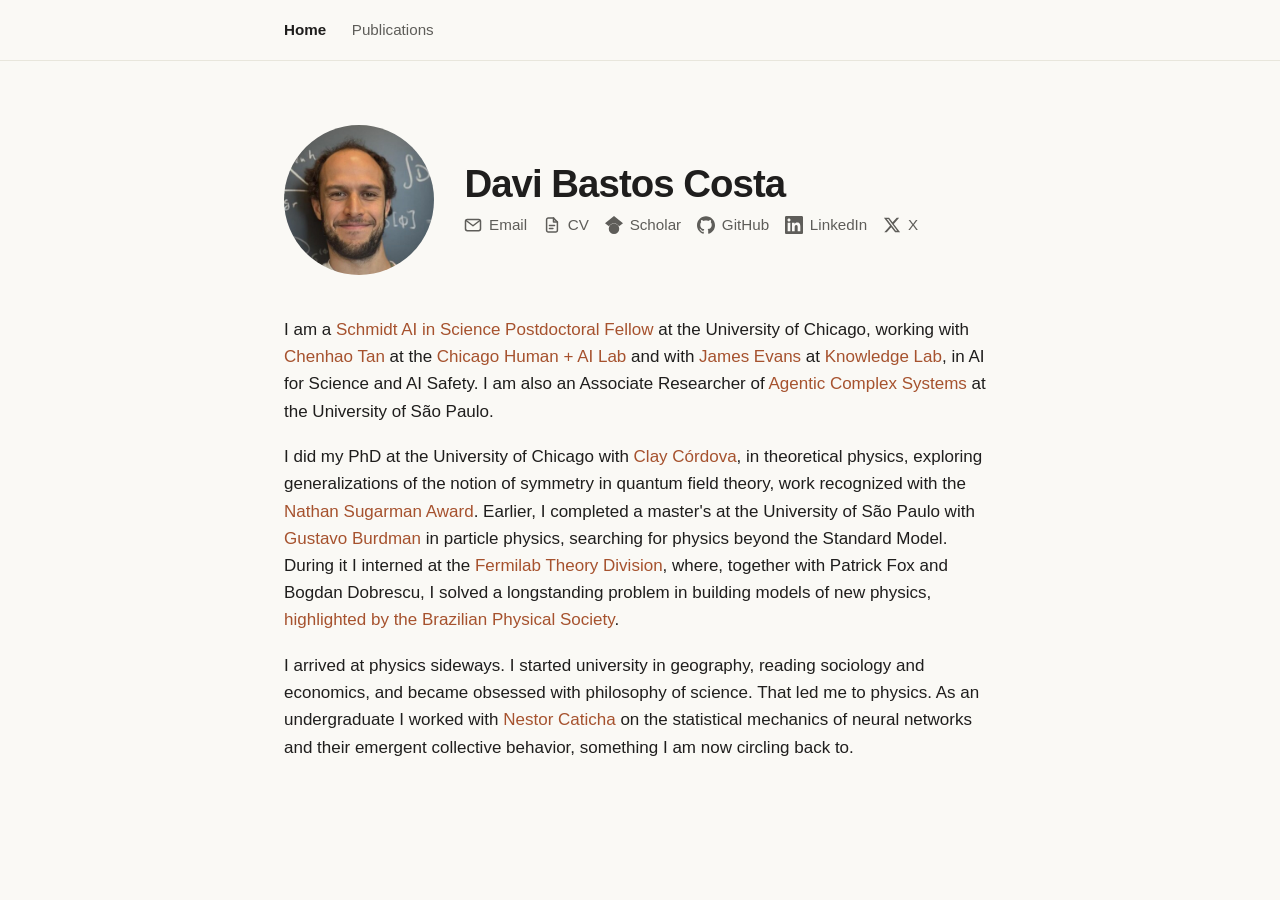
==== index.html @ 1eea7e87 "update bio" ====
<!DOCTYPE html>
<html lang="en">
<head>
  <meta charset="UTF-8" />
  <meta name="viewport" content="width=device-width, initial-scale=1.0" />
  <title>Davi Bastos Costa</title>
  <meta name="description" content="Davi Bastos Costa. Schmidt AI in Science Postdoctoral Fellow at the University of Chicago, working on AI for Science and AI Safety and Alignment." />
  <link rel="stylesheet" href="css/style.css" />
</head>
<body>
  <nav>
    <div class="nav-inner">
      <a href="/" aria-current="page">Home</a>
      <a href="/publications/">Publications</a>
    </div>
  </nav>

  <main>
    <header class="intro">
      <img src="images/davi.jpg" alt="Davi Bastos Costa" class="portrait" width="150" height="150">
      <div class="intro-text">
    <h1>Davi Bastos Costa</h1>
    <p class="tagline iconlinks">
      <a href="mailto:davicosta@uchicago.edu" title="Email"><svg viewBox="0 0 24 24" width="18" height="18" aria-hidden="true" focusable="false"><rect x="2" y="4.5" width="20" height="15" rx="2.5" fill="none" stroke="currentColor" stroke-width="2"/><path d="M2.8 6 12 13 21.2 6" fill="none" stroke="currentColor" stroke-width="2" stroke-linecap="round" stroke-linejoin="round"/></svg><span>Email</span></a>
      <a href="/cv.pdf" target="_blank" rel="noopener" title="CV"><svg viewBox="0 0 24 24" width="18" height="18" aria-hidden="true" focusable="false"><path d="M14 2.8H7A2.2 2.2 0 0 0 4.8 5v14A2.2 2.2 0 0 0 7 21.2h10A2.2 2.2 0 0 0 19.2 19V8z" fill="none" stroke="currentColor" stroke-width="2" stroke-linejoin="round"/><path d="M14 2.8V8h5.2M8.6 12.8h6.8M8.6 16.6h4.6" fill="none" stroke="currentColor" stroke-width="2" stroke-linecap="round" stroke-linejoin="round"/></svg><span>CV</span></a>
      <a href="https://scholar.google.com/citations?user=86ysK6YAAAAJ&amp;hl=en" target="_blank" rel="noopener" title="Google Scholar"><svg viewBox="0 0 24 24" width="18" height="18" aria-hidden="true" focusable="false"><path fill="currentColor" d="M5.242 13.769L0 9.5 12 0l12 9.5-5.242 4.269C17.548 11.249 14.978 9.5 12 9.5c-2.977 0-5.548 1.748-6.758 4.269zM12 10a7 7 0 1 0 0 14 7 7 0 0 0 0-14z"/></svg><span>Scholar</span></a>
      <a href="https://github.com/bastoscostadavi" target="_blank" rel="noopener" title="GitHub"><svg viewBox="0 0 24 24" width="18" height="18" aria-hidden="true" focusable="false"><path fill="currentColor" d="M12 .297c-6.63 0-12 5.373-12 12 0 5.303 3.438 9.8 8.205 11.385.6.113.82-.258.82-.577 0-.285-.01-1.04-.015-2.04-3.338.724-4.042-1.61-4.042-1.61C4.422 18.07 3.633 17.7 3.633 17.7c-1.087-.744.084-.729.084-.729 1.205.084 1.838 1.236 1.838 1.236 1.07 1.835 2.809 1.305 3.495.998.108-.776.417-1.305.76-1.605-2.665-.3-5.466-1.332-5.466-5.93 0-1.31.465-2.38 1.235-3.22-.135-.303-.54-1.523.105-3.176 0 0 1.005-.322 3.3 1.23.96-.267 1.98-.399 3-.405 1.02.006 2.04.138 3 .405 2.28-1.552 3.285-1.23 3.285-1.23.645 1.653.24 2.873.12 3.176.765.84 1.23 1.91 1.23 3.22 0 4.61-2.805 5.625-5.475 5.92.42.36.81 1.096.81 2.22 0 1.606-.015 2.896-.015 3.286 0 .315.21.69.825.57C20.565 22.092 24 17.592 24 12.297c0-6.627-5.373-12-12-12"/></svg><span>GitHub</span></a>
      <a href="https://www.linkedin.com/in/davi-bastos-costa-7338ab314/" target="_blank" rel="noopener" title="LinkedIn"><svg viewBox="0 0 24 24" width="18" height="18" aria-hidden="true" focusable="false"><path fill="currentColor" d="M20.447 20.452h-3.554v-5.569c0-1.328-.027-3.037-1.852-3.037-1.853 0-2.136 1.445-2.136 2.939v5.667H9.351V9h3.414v1.561h.046c.477-.9 1.637-1.85 3.37-1.85 3.601 0 4.267 2.37 4.267 5.455v6.286zM5.337 7.433c-1.144 0-2.063-.926-2.063-2.065 0-1.138.92-2.063 2.063-2.063 1.14 0 2.064.925 2.064 2.063 0 1.139-.925 2.065-2.064 2.065zm1.782 13.019H3.555V9h3.564v11.452zM22.225 0H1.771C.792 0 0 .774 0 1.729v20.542C0 23.227.792 24 1.771 24h20.451C23.2 24 24 23.227 24 22.271V1.729C24 .774 23.2 0 22.222 0h.003z"/></svg><span>LinkedIn</span></a>
      <a href="https://x.com/BastosCostaDavi" target="_blank" rel="noopener" title="X"><svg viewBox="0 0 24 24" width="18" height="18" aria-hidden="true" focusable="false"><path fill="currentColor" d="M18.244 2.25h3.308l-7.227 8.26 8.502 11.24H16.17l-5.214-6.817L4.99 21.75H1.68l7.73-8.835L1.254 2.25H8.08l4.713 6.231zm-1.161 17.52h1.833L7.084 4.126H5.117z"/></svg><span>X</span></a>
    </p>
      </div>
    </header>

    <p>I am a <a href="https://aiscience.uchicago.edu/" target="_blank" rel="noopener">Schmidt AI in Science Postdoctoral Fellow</a> at the University of Chicago, working with <a href="https://chenhaot.com/" target="_blank" rel="noopener">Chenhao Tan</a> at the <a href="https://chicagohai.github.io/" target="_blank" rel="noopener">Chicago Human + AI Lab</a> and with <a href="https://sociology.uchicago.edu/directory/james-evans" target="_blank" rel="noopener">James Evans</a> at <a href="https://knowledgelab.org/" target="_blank" rel="noopener">Knowledge Lab</a>, in AI for Science and AI Safety. I am also an Associate Researcher of <a href="https://acs.ime.usp.br/" target="_blank" rel="noopener">Agentic Complex Systems</a> at the University of São Paulo.</p>

    <p>I did my PhD at the University of Chicago with <a href="https://scholar.google.com/citations?user=4EsXOXUAAAAJ&amp;hl=en" target="_blank" rel="noopener">Clay Córdova</a>, in theoretical physics, exploring generalizations of the notion of symmetry in quantum field theory, work recognized with the <a href="https://efi.uchicago.edu/the-efi/awards/previous-nathan-sugarman-awards/" target="_blank" rel="noopener">Nathan Sugarman Award</a>. Earlier, I completed a master's at the University of São Paulo with <a href="http://fma.if.usp.br/~burdman/" target="_blank" rel="noopener">Gustavo Burdman</a> in particle physics, searching for physics beyond the Standard Model. During it I interned at the <a href="https://theory.fnal.gov/" target="_blank" rel="noopener">Fermilab Theory Division</a>, where, together with Patrick Fox and Bogdan Dobrescu, I solved a longstanding problem in building models of new physics, <a href="https://www.sbfisica.org.br/v1/sbf/nova-solucao-matematica-ajuda-a-desenvolver-teorias-de-particulas/" target="_blank" rel="noopener">highlighted by the Brazilian Physical Society</a>.</p>

    <p>I arrived at physics sideways. I started university in geography, reading sociology and economics, and became obsessed with philosophy of science. That led me to physics. As an undergraduate I worked with <a href="https://scholar.google.com/citations?user=TWG0OHAAAAAJ&amp;hl=en" target="_blank" rel="noopener">Nestor Caticha</a> on the statistical mechanics of neural networks and their emergent collective behavior, something I am now circling back to.</p>
  </main>
</body>
</html>
---- css/style.css ----
:root {
  /* warm ivory / slate palette */
  --bg: #faf9f5;
  --fg: #1f1e1d;
  --muted: #5e5d59;
  --rule: #e8e6dc;
  --link: #a6522e;
  --link-hover: #8a3f1f;
  --maxw: 760px;
}

@media (prefers-color-scheme: dark) {
  :root:not([data-theme="light"]) {
    --bg: #1f1e1d;
    --fg: #f0eee6;
    --muted: #b0aea5;
    --rule: #3d3d3a;
    --link: #e0997b;
    --link-hover: #f0b9a0;
  }
}

* { box-sizing: border-box; }

html { -webkit-text-size-adjust: 100%; }

body {
  margin: 0;
  background: var(--bg);
  color: var(--fg);
  font-family: -apple-system, BlinkMacSystemFont, "SF Pro Text", "Helvetica Neue", Helvetica, Arial, sans-serif;
  font-size: 17px;
  line-height: 1.6;
  -webkit-font-smoothing: antialiased;
}

/* ---------- navigation ---------- */

nav {
  border-bottom: 1px solid var(--rule);
  background: var(--bg);
}

.nav-inner {
  max-width: var(--maxw);
  margin: 0 auto;
  padding: 1.1rem 24px;
  display: flex;
  align-items: baseline;
  gap: 1.6rem;
}

nav a {
  color: var(--muted);
  text-decoration: none;
  font-size: 0.95rem;
  transition: color 0.15s ease;
}

nav a:hover { color: var(--fg); }

nav a[aria-current="page"] { color: var(--fg); font-weight: 600; }

/* ---------- layout ---------- */

main {
  max-width: var(--maxw);
  margin: 0 auto;
  padding: 4rem 24px 6rem;
}

h1 {
  font-size: 2.4rem;
  line-height: 1.15;
  letter-spacing: -0.025em;
  font-weight: 600;
  margin: 0 0 0.4rem;
}

.tagline {
  color: var(--muted);
  font-size: 1.1rem;
  margin: 0 0 2.6rem;
}

h2 {
  font-size: 0.8rem;
  font-weight: 600;
  letter-spacing: 0.06em;
  margin: 3rem 0 0.9rem;
  color: var(--muted);
  text-transform: uppercase;
}

p { margin: 0 0 1.15rem; }

a {
  color: var(--link);
  text-decoration: none;
}

a:hover { color: var(--link-hover); text-decoration: underline; }

/* ---------- about ---------- */

.intro {
  display: flex;
  align-items: center;
  gap: 1.9rem;
  margin-bottom: 2.6rem;
}

.intro-text { min-width: 0; }

.intro h1 { margin-bottom: 0.45rem; }

.intro .iconlinks { margin: 0; }

.portrait {
  flex: 0 0 auto;
  width: 150px;
  height: 150px;
  border-radius: 50%;
  object-fit: cover;
}

.iconlinks {
  display: flex;
  flex-wrap: wrap;
  align-items: center;
  gap: 0.4rem 1rem;
  margin: 0.2rem 0 2.6rem;
}

.iconlinks a {
  display: inline-flex;
  align-items: center;
  gap: 0.42rem;
  color: var(--muted);
  font-size: 0.95rem;
  transition: color 0.15s ease;
}

.iconlinks a:hover {
  color: var(--fg);
  text-decoration: none;
}

.iconlinks svg { display: block; flex: 0 0 auto; }

.facts {
  list-style: none;
  padding: 0;
  margin: 0;
}

.facts li {
  padding: 0.55rem 0;
  border-bottom: 1px solid var(--rule);
  display: flex;
  gap: 1rem;
  align-items: baseline;
}

.facts li:last-child { border-bottom: none; }

.facts .when {
  color: var(--muted);
  font-size: 0.85rem;
  flex: 0 0 6.5rem;
  font-variant-numeric: tabular-nums;
}

/* ---------- publications ---------- */

.paper {
  display: grid;
  grid-template-columns: 220px 1fr;
  gap: 1.8rem;
  padding: 2.2rem 0;
  border-top: 1px solid var(--rule);
  align-items: start;
}

.paper:first-of-type { border-top: none; padding-top: 0.5rem; }

.paper.no-img { grid-template-columns: 1fr; }

.paper-img {
  width: 100%;
  height: auto;
  border: 1px solid var(--rule);
  border-radius: 8px;
  background: #fff;
  padding: 8px;
}

.paper h3 {
  margin: 0 0 0.35rem;
  font-size: 1.08rem;
  font-weight: 600;
  line-height: 1.35;
  letter-spacing: -0.01em;
}

.authors {
  margin: 0 0 0.2rem;
  font-size: 0.93rem;
  color: var(--muted);
}

.venue {
  margin: 0;
  font-size: 0.93rem;
  color: var(--muted);
}

.tldr {
  margin: 0.8rem 0 0;
  padding-left: 0.85rem;
  border-left: 2px solid var(--rule);
  font-size: 0.95rem;
  line-height: 1.5;
  color: var(--fg);
}

.abstract {
  margin: 0.9rem 0 0;
  font-size: 0.93rem;
  color: var(--muted);
  line-height: 1.55;
}

details.abs > summary {
  cursor: pointer;
  list-style: none;
  font-size: 0.88rem;
  color: var(--link);
  margin-top: 0.7rem;
  display: inline-block;
}

details.abs > summary::-webkit-details-marker { display: none; }

details.abs > summary::after { content: " ›"; }

details.abs[open] > summary::after { content: " ‹"; }

/* ---------- responsive ---------- */

@media (max-width: 640px) {
  main { padding-top: 2.6rem; }
  .intro { gap: 1.2rem; }
  .portrait { width: 104px; height: 104px; }
  .intro h1 { font-size: 1.75rem; }
  h1 { font-size: 2rem; }
  .paper { grid-template-columns: 1fr; gap: 1rem; }
  .paper-img { max-width: 420px; }
  .nav-inner { gap: 1.1rem; padding-left: 20px; padding-right: 20px; }
  .facts li { flex-direction: column; gap: 0.15rem; }
  .facts .when { flex: none; }
}

@media (max-width: 520px) {
  .intro {
    flex-direction: column;
    align-items: flex-start;
    gap: 1rem;
  }
  .portrait { width: 96px; height: 96px; }
  .intro h1 { font-size: 1.9rem; }
}
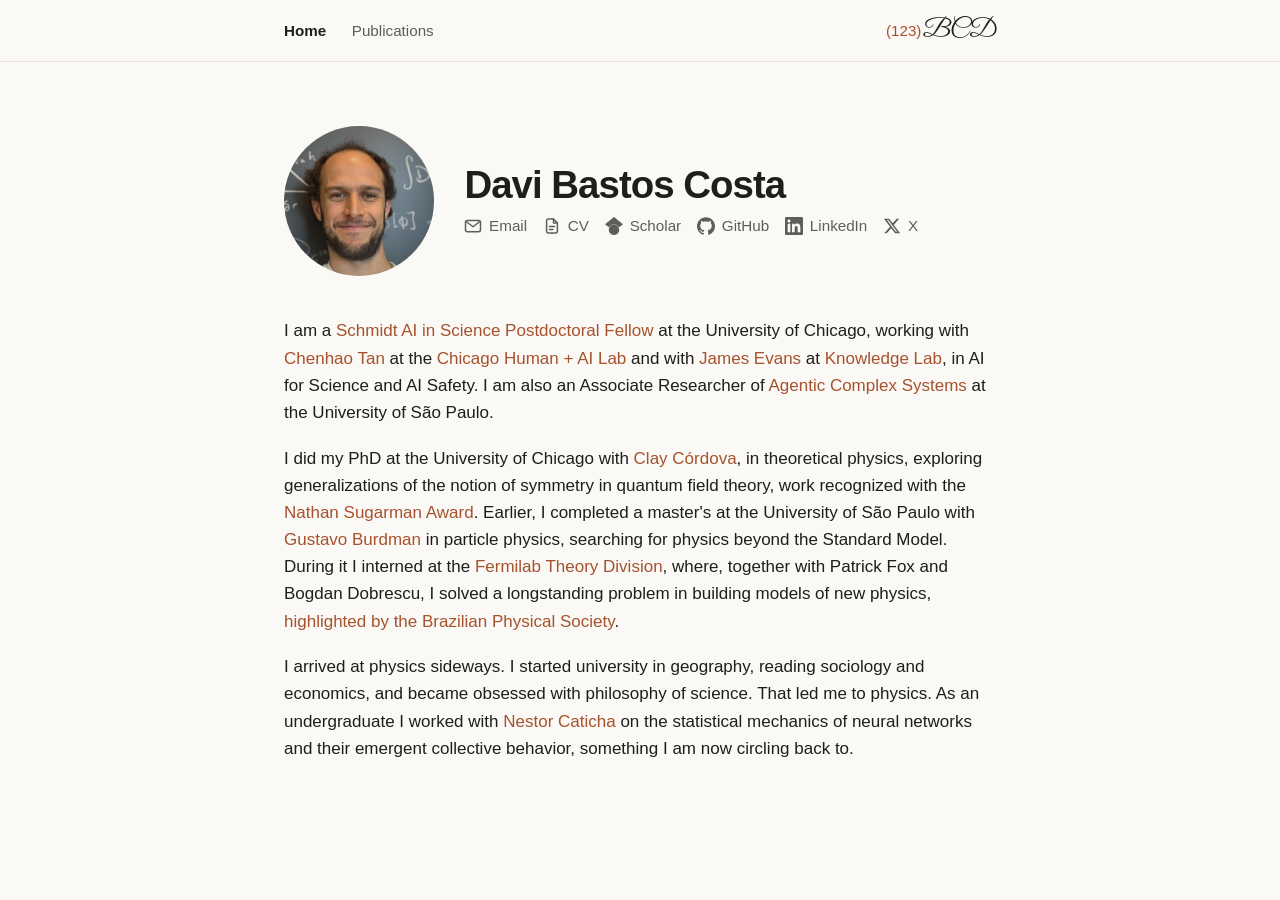
==== commit 7da42f19: "Add (123)BCD logo to nav, linking to cycle notation Co-Authored-By: Claude Opus 5.5 <noreply@anthrop" ====
--- a/index.html
+++ b/index.html
@@ -5,6 +5,9 @@
   <meta name="viewport" content="width=device-width, initial-scale=1.0" />
   <title>Davi Bastos Costa</title>
   <meta name="description" content="Davi Bastos Costa. Schmidt AI in Science Postdoctoral Fellow at the University of Chicago, working on AI for Science and AI Safety and Alignment." />
+  <link rel="preconnect" href="https://fonts.googleapis.com" />
+  <link rel="preconnect" href="https://fonts.gstatic.com" crossorigin />
+  <link rel="stylesheet" href="https://fonts.googleapis.com/css2?family=Great+Vibes&amp;text=BCD&amp;display=swap" />
   <link rel="stylesheet" href="css/style.css" />
 </head>
 <body>
@@ -12,6 +15,7 @@
     <div class="nav-inner">
       <a href="/" aria-current="page">Home</a>
       <a href="/publications/">Publications</a>
+      <a class="logo" href="https://en.wikipedia.org/wiki/Permutation#Cycle_notation" target="_blank" rel="noopener" title="(123) acting on BCD gives DBC" aria-label="(123)BCD: cycle notation for permutations"><span class="logo-cycle">(123)</span><span class="logo-letters">BCD</span></a>
     </div>
   </nav>
 
--- a/css/style.css
+++ b/css/style.css
@@ -6,6 +6,7 @@
   --rule: #e8e6dc;
   --link: #a6522e;
   --link-hover: #8a3f1f;
+  --logo-letters: var(--fg);
   --maxw: 760px;
 }
 
@@ -17,6 +18,7 @@
     --rule: #3d3d3a;
     --link: #e0997b;
     --link-hover: #f0b9a0;
+    --logo-letters: #fff;
   }
 }
 
@@ -60,6 +62,31 @@
 nav a:hover { color: var(--fg); }
 
 nav a[aria-current="page"] { color: var(--fg); font-weight: 600; }
+
+nav a.logo {
+  margin-left: auto;
+  display: inline-flex;
+  align-items: baseline;
+  gap: 0.1rem;
+  white-space: nowrap;
+}
+
+nav a.logo:hover { text-decoration: none; }
+
+.logo-cycle {
+  color: var(--link);
+  font-size: 0.95rem;
+  transition: color 0.15s ease;
+}
+
+nav a.logo:hover .logo-cycle { color: var(--link-hover); }
+
+.logo-letters {
+  color: var(--logo-letters);
+  font-family: "Great Vibes", "Snell Roundhand", "Apple Chancery", cursive;
+  font-size: 1.6rem;
+  line-height: 1;
+}
 
 /* ---------- layout ---------- */
 
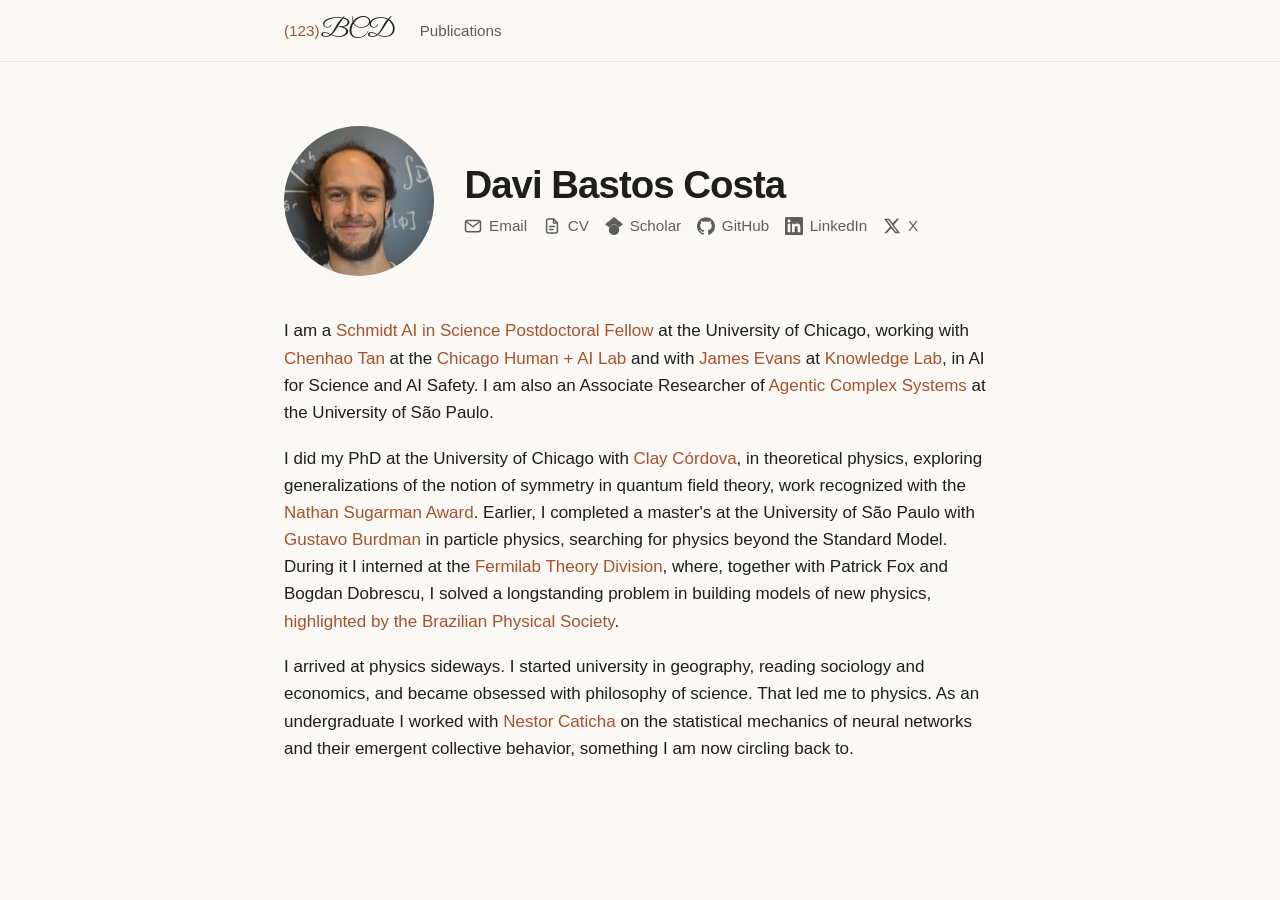
==== commit 8610b61d: "Use (123)BCD logo in place of Home link Co-Authored-By: Claude Opus 5.5 <noreply@anthropic.com>" ====
--- a/index.html
+++ b/index.html
@@ -13,9 +13,8 @@
 <body>
   <nav>
     <div class="nav-inner">
-      <a href="/" aria-current="page">Home</a>
+      <span class="logo"><a class="logo-cycle" href="https://en.wikipedia.org/wiki/Permutation#Cycle_notation" target="_blank" rel="noopener" title="(123) acting on BCD gives DBC">(123)</a><a class="logo-letters" href="/" aria-current="page" title="Home">BCD</a></span>
       <a href="/publications/">Publications</a>
-      <a class="logo" href="https://en.wikipedia.org/wiki/Permutation#Cycle_notation" target="_blank" rel="noopener" title="(123) acting on BCD gives DBC" aria-label="(123)BCD: cycle notation for permutations"><span class="logo-cycle">(123)</span><span class="logo-letters">BCD</span></a>
     </div>
   </nav>
 
--- a/css/style.css
+++ b/css/style.css
@@ -63,30 +63,29 @@
 
 nav a[aria-current="page"] { color: var(--fg); font-weight: 600; }
 
-nav a.logo {
-  margin-left: auto;
+nav .logo {
   display: inline-flex;
   align-items: baseline;
   gap: 0.1rem;
   white-space: nowrap;
 }
 
-nav a.logo:hover { text-decoration: none; }
-
-.logo-cycle {
+nav a.logo-cycle {
   color: var(--link);
   font-size: 0.95rem;
-  transition: color 0.15s ease;
-}
-
-nav a.logo:hover .logo-cycle { color: var(--link-hover); }
-
-.logo-letters {
+}
+
+nav a.logo-cycle:hover { color: var(--link-hover); }
+
+nav a.logo-letters {
   color: var(--logo-letters);
   font-family: "Great Vibes", "Snell Roundhand", "Apple Chancery", cursive;
   font-size: 1.6rem;
+  font-weight: 400;
   line-height: 1;
 }
+
+nav a.logo-letters:hover { text-decoration: none; }
 
 /* ---------- layout ---------- */
 
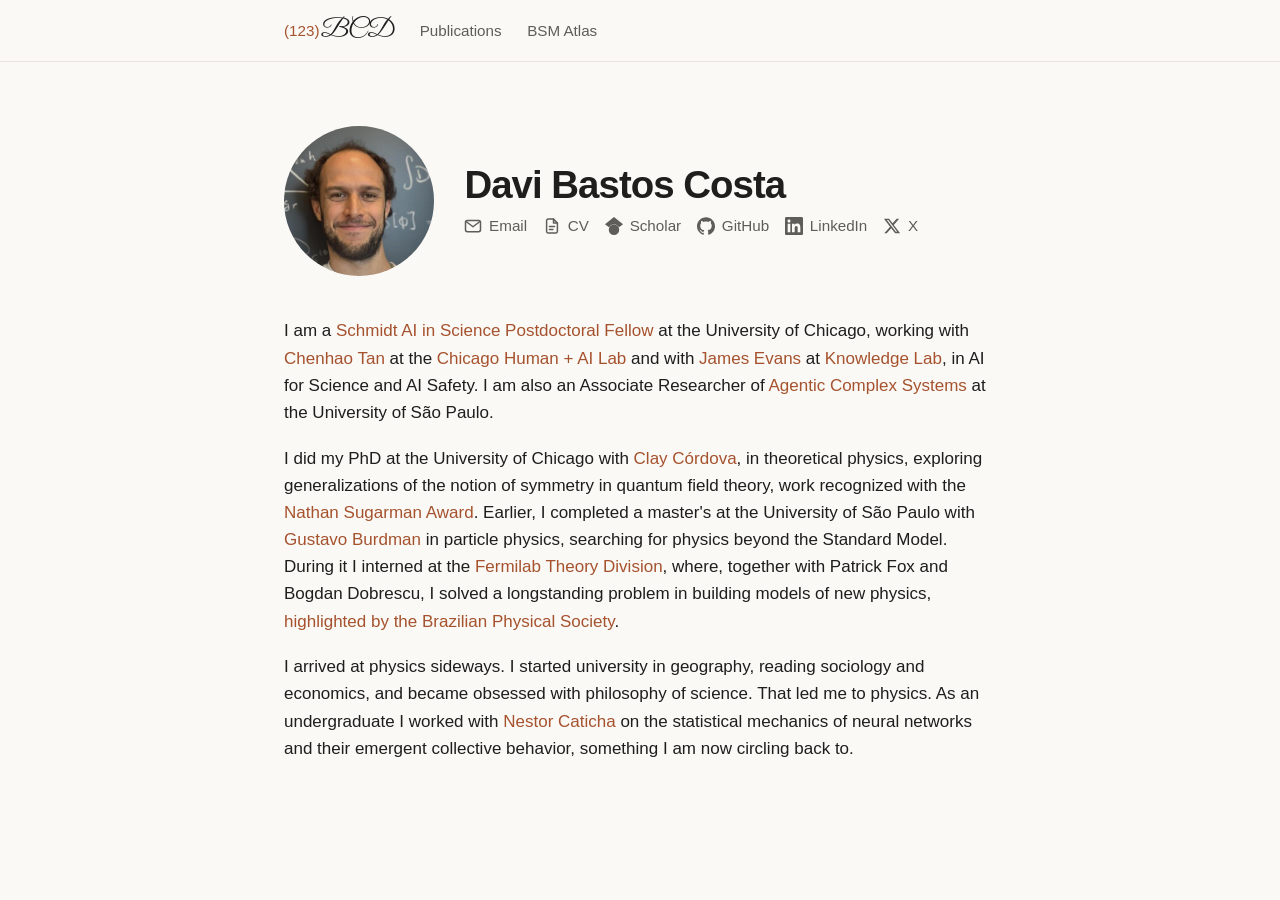
==== commit 03e92927: "Add BSM Atlas to personal site navigation" ====
--- a/index.html
+++ b/index.html
@@ -15,6 +15,7 @@
     <div class="nav-inner">
       <span class="logo"><a class="logo-cycle" href="https://en.wikipedia.org/wiki/Permutation#Cycle_notation" target="_blank" rel="noopener" title="(123) acting on BCD gives DBC">(123)</a><a class="logo-letters" href="/" aria-current="page" title="Home">BCD</a></span>
       <a href="/publications/">Publications</a>
+      <a href="/bsm-atlas/">BSM Atlas</a>
     </div>
   </nav>
 
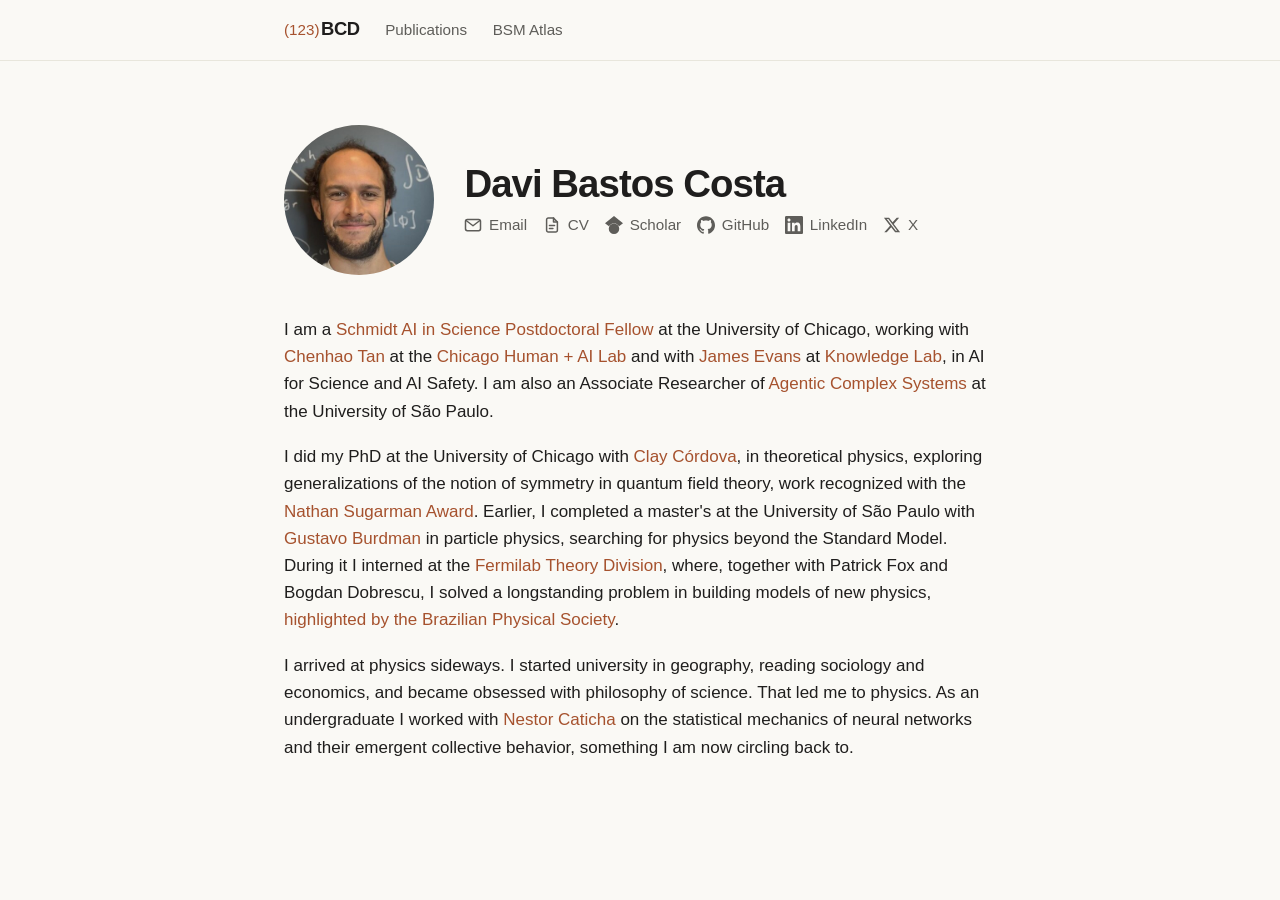
==== commit 7be3cf4e: "Set logo letters in heading font Co-Authored-By: Claude Opus 5.5 <noreply@anthropic.com>" ====
--- a/index.html
+++ b/index.html
@@ -5,9 +5,6 @@
   <meta name="viewport" content="width=device-width, initial-scale=1.0" />
   <title>Davi Bastos Costa</title>
   <meta name="description" content="Davi Bastos Costa. Schmidt AI in Science Postdoctoral Fellow at the University of Chicago, working on AI for Science and AI Safety and Alignment." />
-  <link rel="preconnect" href="https://fonts.googleapis.com" />
-  <link rel="preconnect" href="https://fonts.gstatic.com" crossorigin />
-  <link rel="stylesheet" href="https://fonts.googleapis.com/css2?family=Great+Vibes&amp;text=BCD&amp;display=swap" />
   <link rel="stylesheet" href="css/style.css" />
 </head>
 <body>
--- a/css/style.css
+++ b/css/style.css
@@ -79,9 +79,9 @@
 
 nav a.logo-letters {
   color: var(--logo-letters);
-  font-family: "Great Vibes", "Snell Roundhand", "Apple Chancery", cursive;
-  font-size: 1.6rem;
-  font-weight: 400;
+  font-size: 1.15rem;
+  font-weight: 600;
+  letter-spacing: -0.025em;
   line-height: 1;
 }
 
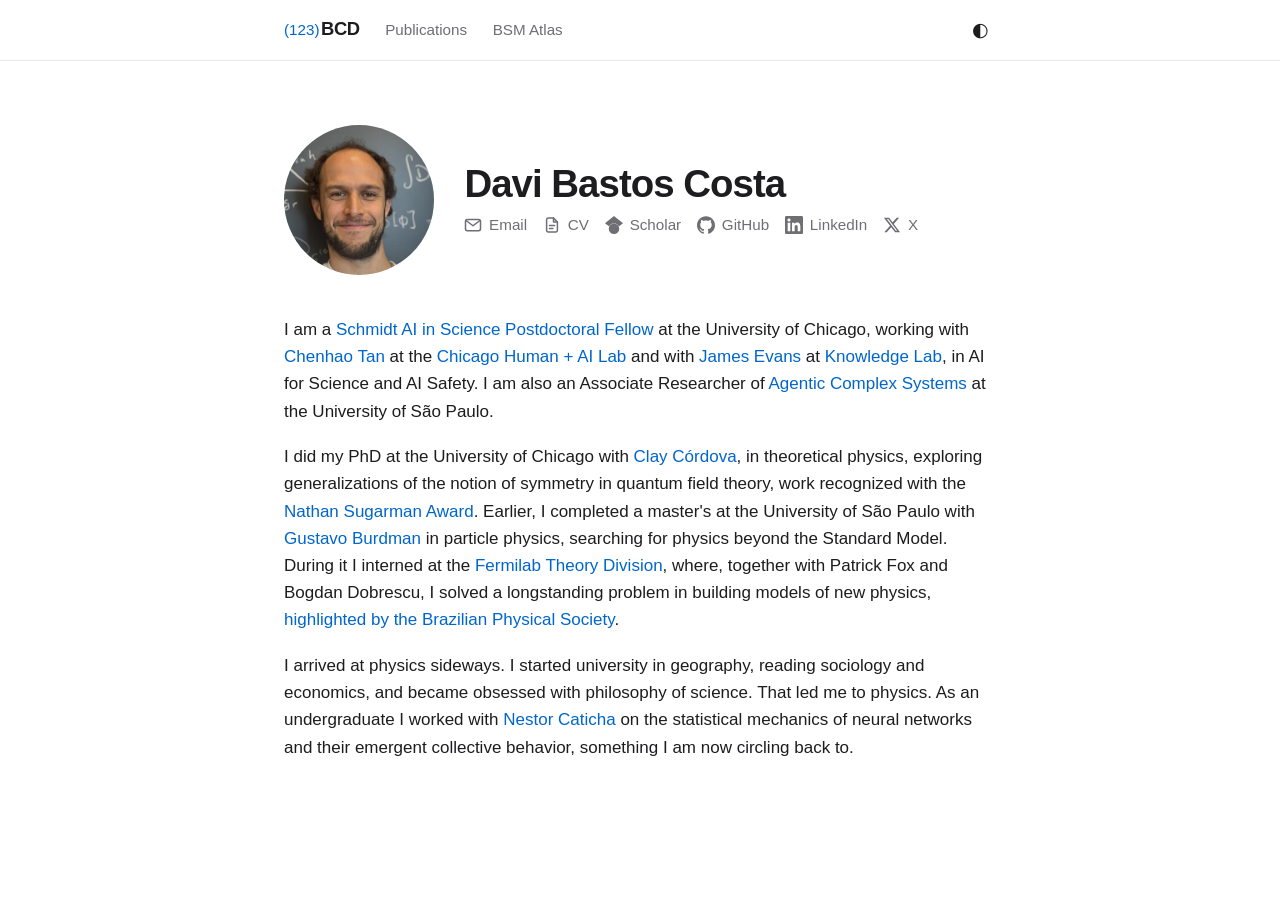
==== commit 3a5998da: "Add light/dark theme toggle shared with BSM Atlas Light uses the Atlas palette (blue links); dark ke" ====
--- a/index.html
+++ b/index.html
@@ -6,6 +6,7 @@
   <title>Davi Bastos Costa</title>
   <meta name="description" content="Davi Bastos Costa. Schmidt AI in Science Postdoctoral Fellow at the University of Chicago, working on AI for Science and AI Safety and Alignment." />
   <link rel="stylesheet" href="css/style.css" />
+  <script src="/js/theme.js"></script>
 </head>
 <body>
   <nav>
@@ -13,6 +14,7 @@
       <span class="logo"><a class="logo-cycle" href="https://en.wikipedia.org/wiki/Permutation#Cycle_notation" target="_blank" rel="noopener" title="(123) acting on BCD gives DBC">(123)</a><a class="logo-letters" href="/" aria-current="page" title="Home">BCD</a></span>
       <a href="/publications/">Publications</a>
       <a href="/bsm-atlas/">BSM Atlas</a>
+      <button id="theme-toggle" class="theme-toggle" type="button" aria-label="Switch theme" title="Switch theme"><span aria-hidden="true">◐</span></button>
     </div>
   </nav>
 
--- a/css/style.css
+++ b/css/style.css
@@ -1,25 +1,27 @@
+/* light: BSM Atlas palette; dark: warm slate. Toggled by js/theme.js */
 :root {
-  /* warm ivory / slate palette */
-  --bg: #faf9f5;
-  --fg: #1f1e1d;
-  --muted: #5e5d59;
-  --rule: #e8e6dc;
-  --link: #a6522e;
-  --link-hover: #8a3f1f;
+  color-scheme: light;
+  --bg: #fff;
+  --fg: #1d1d1f;
+  --muted: #6e6e73;
+  --rule: #e8e8ed;
+  --soft: #f5f5f7;
+  --link: #0066cc;
+  --link-hover: #004c99;
   --logo-letters: var(--fg);
   --maxw: 760px;
 }
 
-@media (prefers-color-scheme: dark) {
-  :root:not([data-theme="light"]) {
-    --bg: #1f1e1d;
-    --fg: #f0eee6;
-    --muted: #b0aea5;
-    --rule: #3d3d3a;
-    --link: #e0997b;
-    --link-hover: #f0b9a0;
-    --logo-letters: #fff;
-  }
+:root[data-theme="dark"] {
+  color-scheme: dark;
+  --bg: #1f1e1d;
+  --fg: #f0eee6;
+  --muted: #b0aea5;
+  --rule: #3d3d3a;
+  --soft: #30302e;
+  --link: #e0997b;
+  --link-hover: #f0b9a0;
+  --logo-letters: #fff;
 }
 
 * { box-sizing: border-box; }
@@ -62,6 +64,24 @@
 nav a:hover { color: var(--fg); }
 
 nav a[aria-current="page"] { color: var(--fg); font-weight: 600; }
+
+.theme-toggle {
+  margin: -0.4rem 0 -0.4rem auto;
+  align-self: center;
+  width: 32px;
+  height: 32px;
+  display: grid;
+  place-items: center;
+  border: 0;
+  border-radius: 50%;
+  background: none;
+  color: var(--fg);
+  font-size: 19px;
+  line-height: 1;
+  cursor: pointer;
+}
+
+.theme-toggle:hover { background: var(--soft); }
 
 nav .logo {
   display: inline-flex;
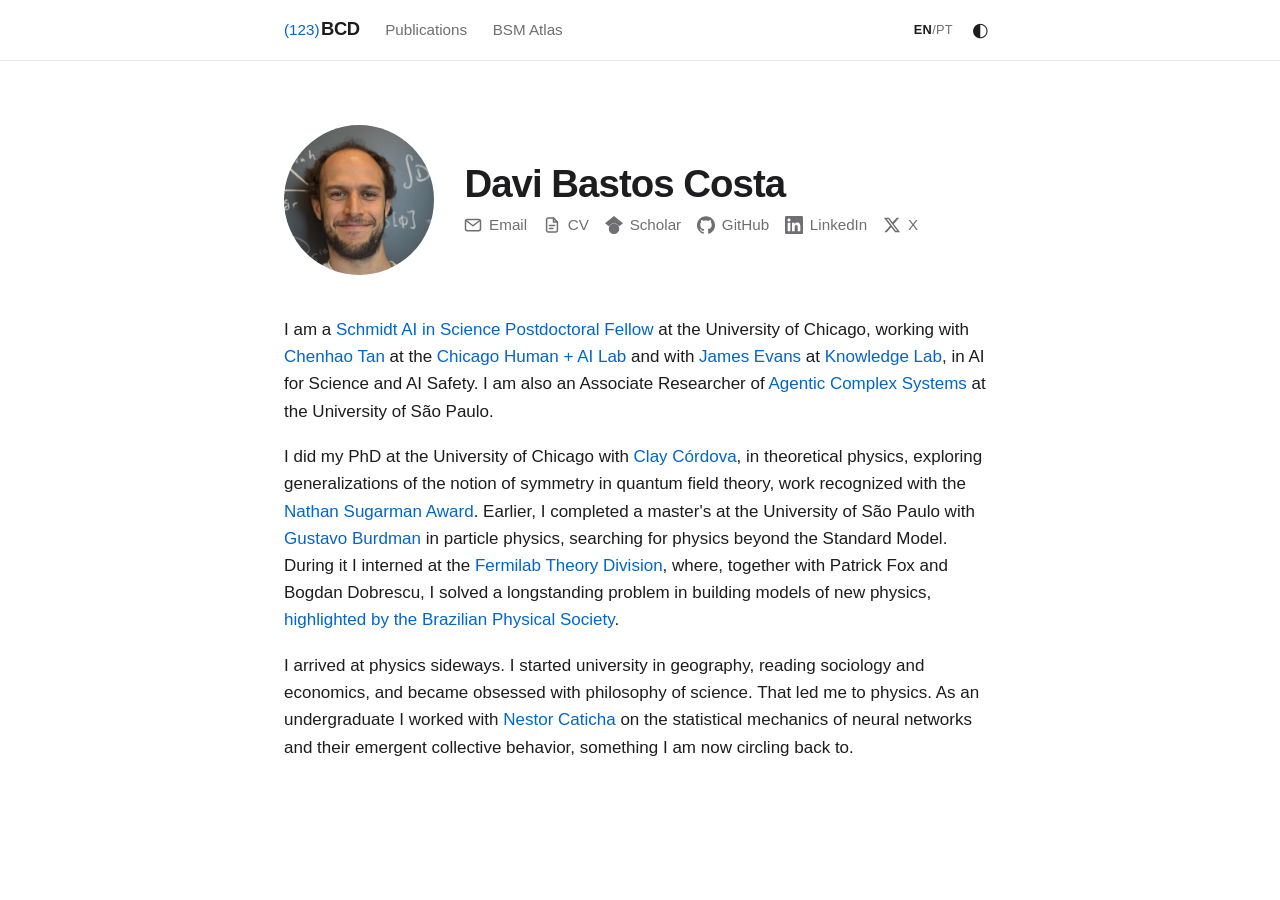
==== commit 0373b1ed: "Add EN/PT-BR language toggle Portuguese text sits beside the English as data-lang="pt" elements and " ====
--- a/index.html
+++ b/index.html
@@ -1,5 +1,5 @@
 <!DOCTYPE html>
-<html lang="en">
+<html lang="en" data-title-pt="Davi Bastos Costa">
 <head>
   <meta charset="UTF-8" />
   <meta name="viewport" content="width=device-width, initial-scale=1.0" />
@@ -7,14 +7,15 @@
   <meta name="description" content="Davi Bastos Costa. Schmidt AI in Science Postdoctoral Fellow at the University of Chicago, working on AI for Science and AI Safety and Alignment." />
   <link rel="stylesheet" href="css/style.css" />
   <script src="/js/theme.js"></script>
+  <script src="/js/lang.js"></script>
 </head>
 <body>
   <nav>
     <div class="nav-inner">
       <span class="logo"><a class="logo-cycle" href="https://en.wikipedia.org/wiki/Permutation#Cycle_notation" target="_blank" rel="noopener" title="(123) acting on BCD gives DBC">(123)</a><a class="logo-letters" href="/" aria-current="page" title="Home">BCD</a></span>
-      <a href="/publications/">Publications</a>
+      <a href="/publications/"><span data-lang="en">Publications</span><span data-lang="pt">Publicações</span></a>
       <a href="/bsm-atlas/">BSM Atlas</a>
-      <button id="theme-toggle" class="theme-toggle" type="button" aria-label="Switch theme" title="Switch theme"><span aria-hidden="true">◐</span></button>
+      <span class="nav-tools"><button id="lang-toggle" class="lang-toggle" type="button" aria-label="Ler em português" title="Ler em português"><span class="en">EN</span>/<span class="pt">PT</span></button><button id="theme-toggle" class="theme-toggle" type="button" aria-label="Switch theme" title="Switch theme"><span aria-hidden="true">◐</span></button></span>
     </div>
   </nav>
 
@@ -34,11 +35,14 @@
       </div>
     </header>
 
-    <p>I am a <a href="https://aiscience.uchicago.edu/" target="_blank" rel="noopener">Schmidt AI in Science Postdoctoral Fellow</a> at the University of Chicago, working with <a href="https://chenhaot.com/" target="_blank" rel="noopener">Chenhao Tan</a> at the <a href="https://chicagohai.github.io/" target="_blank" rel="noopener">Chicago Human + AI Lab</a> and with <a href="https://sociology.uchicago.edu/directory/james-evans" target="_blank" rel="noopener">James Evans</a> at <a href="https://knowledgelab.org/" target="_blank" rel="noopener">Knowledge Lab</a>, in AI for Science and AI Safety. I am also an Associate Researcher of <a href="https://acs.ime.usp.br/" target="_blank" rel="noopener">Agentic Complex Systems</a> at the University of São Paulo.</p>
+    <p data-lang="en">I am a <a href="https://aiscience.uchicago.edu/" target="_blank" rel="noopener">Schmidt AI in Science Postdoctoral Fellow</a> at the University of Chicago, working with <a href="https://chenhaot.com/" target="_blank" rel="noopener">Chenhao Tan</a> at the <a href="https://chicagohai.github.io/" target="_blank" rel="noopener">Chicago Human + AI Lab</a> and with <a href="https://sociology.uchicago.edu/directory/james-evans" target="_blank" rel="noopener">James Evans</a> at <a href="https://knowledgelab.org/" target="_blank" rel="noopener">Knowledge Lab</a>, in AI for Science and AI Safety. I am also an Associate Researcher of <a href="https://acs.ime.usp.br/" target="_blank" rel="noopener">Agentic Complex Systems</a> at the University of São Paulo.</p>
+    <p data-lang="pt">Sou pós-doutorando <a href="https://aiscience.uchicago.edu/" target="_blank" rel="noopener">Schmidt AI in Science</a> na Universidade de Chicago, trabalhando com <a href="https://chenhaot.com/" target="_blank" rel="noopener">Chenhao Tan</a> no <a href="https://chicagohai.github.io/" target="_blank" rel="noopener">Chicago Human + AI Lab</a> e com <a href="https://sociology.uchicago.edu/directory/james-evans" target="_blank" rel="noopener">James Evans</a> no <a href="https://knowledgelab.org/" target="_blank" rel="noopener">Knowledge Lab</a>, em IA para a Ciência e Segurança de IA. Também sou pesquisador associado do <a href="https://acs.ime.usp.br/" target="_blank" rel="noopener">Agentic Complex Systems</a> da Universidade de São Paulo.</p>
 
-    <p>I did my PhD at the University of Chicago with <a href="https://scholar.google.com/citations?user=4EsXOXUAAAAJ&amp;hl=en" target="_blank" rel="noopener">Clay Córdova</a>, in theoretical physics, exploring generalizations of the notion of symmetry in quantum field theory, work recognized with the <a href="https://efi.uchicago.edu/the-efi/awards/previous-nathan-sugarman-awards/" target="_blank" rel="noopener">Nathan Sugarman Award</a>. Earlier, I completed a master's at the University of São Paulo with <a href="http://fma.if.usp.br/~burdman/" target="_blank" rel="noopener">Gustavo Burdman</a> in particle physics, searching for physics beyond the Standard Model. During it I interned at the <a href="https://theory.fnal.gov/" target="_blank" rel="noopener">Fermilab Theory Division</a>, where, together with Patrick Fox and Bogdan Dobrescu, I solved a longstanding problem in building models of new physics, <a href="https://www.sbfisica.org.br/v1/sbf/nova-solucao-matematica-ajuda-a-desenvolver-teorias-de-particulas/" target="_blank" rel="noopener">highlighted by the Brazilian Physical Society</a>.</p>
+    <p data-lang="en">I did my PhD at the University of Chicago with <a href="https://scholar.google.com/citations?user=4EsXOXUAAAAJ&amp;hl=en" target="_blank" rel="noopener">Clay Córdova</a>, in theoretical physics, exploring generalizations of the notion of symmetry in quantum field theory, work recognized with the <a href="https://efi.uchicago.edu/the-efi/awards/previous-nathan-sugarman-awards/" target="_blank" rel="noopener">Nathan Sugarman Award</a>. Earlier, I completed a master's at the University of São Paulo with <a href="http://fma.if.usp.br/~burdman/" target="_blank" rel="noopener">Gustavo Burdman</a> in particle physics, searching for physics beyond the Standard Model. During it I interned at the <a href="https://theory.fnal.gov/" target="_blank" rel="noopener">Fermilab Theory Division</a>, where, together with Patrick Fox and Bogdan Dobrescu, I solved a longstanding problem in building models of new physics, <a href="https://www.sbfisica.org.br/v1/sbf/nova-solucao-matematica-ajuda-a-desenvolver-teorias-de-particulas/" target="_blank" rel="noopener">highlighted by the Brazilian Physical Society</a>.</p>
+    <p data-lang="pt">Fiz o doutorado na Universidade de Chicago com <a href="https://scholar.google.com/citations?user=4EsXOXUAAAAJ&amp;hl=en" target="_blank" rel="noopener">Clay Córdova</a>, em física teórica, explorando generalizações da noção de simetria em teoria quântica de campos, trabalho reconhecido com o <a href="https://efi.uchicago.edu/the-efi/awards/previous-nathan-sugarman-awards/" target="_blank" rel="noopener">Nathan Sugarman Award</a>. Antes, fiz o mestrado na Universidade de São Paulo com <a href="http://fma.if.usp.br/~burdman/" target="_blank" rel="noopener">Gustavo Burdman</a> em física de partículas, buscando física além do Modelo Padrão. Durante o mestrado, estagiei na <a href="https://theory.fnal.gov/" target="_blank" rel="noopener">Divisão de Teoria do Fermilab</a>, onde, junto com Patrick Fox e Bogdan Dobrescu, resolvi um problema antigo na construção de modelos de nova física, <a href="https://www.sbfisica.org.br/v1/sbf/nova-solucao-matematica-ajuda-a-desenvolver-teorias-de-particulas/" target="_blank" rel="noopener">destacado pela Sociedade Brasileira de Física</a>.</p>
 
-    <p>I arrived at physics sideways. I started university in geography, reading sociology and economics, and became obsessed with philosophy of science. That led me to physics. As an undergraduate I worked with <a href="https://scholar.google.com/citations?user=TWG0OHAAAAAJ&amp;hl=en" target="_blank" rel="noopener">Nestor Caticha</a> on the statistical mechanics of neural networks and their emergent collective behavior, something I am now circling back to.</p>
+    <p data-lang="en">I arrived at physics sideways. I started university in geography, reading sociology and economics, and became obsessed with philosophy of science. That led me to physics. As an undergraduate I worked with <a href="https://scholar.google.com/citations?user=TWG0OHAAAAAJ&amp;hl=en" target="_blank" rel="noopener">Nestor Caticha</a> on the statistical mechanics of neural networks and their emergent collective behavior, something I am now circling back to.</p>
+    <p data-lang="pt">Cheguei à física por vias indiretas. Entrei na universidade cursando geografia, lendo sociologia e economia, e fiquei obcecado por filosofia da ciência. Isso me levou à física. Na graduação, trabalhei com <a href="https://scholar.google.com/citations?user=TWG0OHAAAAAJ&amp;hl=en" target="_blank" rel="noopener">Nestor Caticha</a> na mecânica estatística de redes neurais e de seu comportamento coletivo emergente, algo a que agora estou retornando.</p>
   </main>
 </body>
 </html>
--- a/css/style.css
+++ b/css/style.css
@@ -55,6 +55,7 @@
 }
 
 nav a {
+  white-space: nowrap;
   color: var(--muted);
   text-decoration: none;
   font-size: 0.95rem;
@@ -65,9 +66,37 @@
 
 nav a[aria-current="page"] { color: var(--fg); font-weight: 600; }
 
-.theme-toggle {
+.nav-tools {
   margin: -0.4rem 0 -0.4rem auto;
   align-self: center;
+  display: flex;
+  align-items: center;
+  gap: 0.2rem;
+}
+
+.lang-toggle {
+  height: 32px;
+  padding: 0 0.5rem;
+  border: 0;
+  border-radius: 16px;
+  background: none;
+  color: var(--muted);
+  font: inherit;
+  font-size: 0.8rem;
+  letter-spacing: 0.02em;
+  cursor: pointer;
+}
+
+.lang-toggle:hover { background: var(--soft); }
+
+:root[lang="en"] .lang-toggle .en,
+:root[lang="pt-BR"] .lang-toggle .pt { color: var(--fg); font-weight: 600; }
+
+/* EN/PT text pairs, switched by js/lang.js */
+:root[lang="pt-BR"] [data-lang="en"],
+:root[lang="en"] [data-lang="pt"] { display: none; }
+
+.theme-toggle {
   width: 32px;
   height: 32px;
   display: grid;
@@ -308,6 +337,10 @@
 }
 
 @media (max-width: 520px) {
+  .nav-inner { gap: 0.75rem; padding-left: 16px; padding-right: 16px; }
+  nav a { font-size: 0.9rem; }
+  .nav-tools { gap: 0; margin-right: -6px; }
+  .lang-toggle { padding: 0 0.35rem; }
   .intro {
     flex-direction: column;
     align-items: flex-start;
